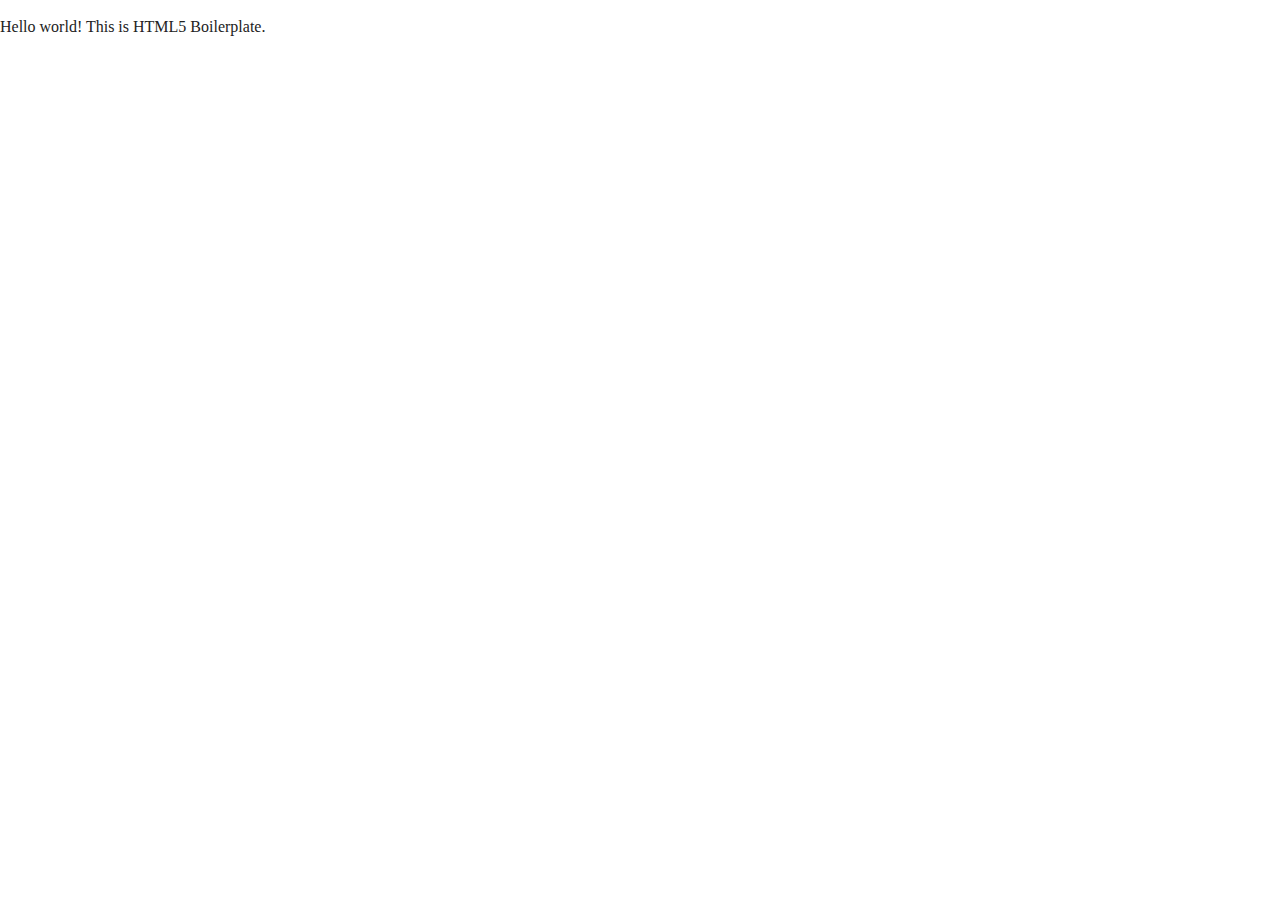
==== index.html @ dc9aaac5 "Initial commit" ====
<!doctype html>
<html class="no-js" lang="">

<head>
  <meta charset="utf-8">
  <title></title>
  <meta name="description" content="">
  <meta name="viewport" content="width=device-width, initial-scale=1">

  <meta property="og:title" content="">
  <meta property="og:type" content="">
  <meta property="og:url" content="">
  <meta property="og:image" content="">

  <link rel="manifest" href="site.webmanifest">
  <link rel="apple-touch-icon" href="icon.png">
  <!-- Place favicon.ico in the root directory -->

  <link rel="stylesheet" href="css/normalize.css">
  <link rel="stylesheet" href="css/main.css">

  <meta name="theme-color" content="#fafafa">
</head>

<body>

  <!-- Add your site or application content here -->
  <p>Hello world! This is HTML5 Boilerplate.</p>
  <script src="js/vendor/modernizr-3.11.2.min.js"></script>
  <script src="js/plugins.js"></script>
  <script src="js/main.js"></script>

  <!-- Google Analytics: change UA-XXXXX-Y to be your site's ID. -->
  <script>
    window.ga = function () { ga.q.push(arguments) }; ga.q = []; ga.l = +new Date;
    ga('create', 'UA-XXXXX-Y', 'auto'); ga('set', 'anonymizeIp', true); ga('set', 'transport', 'beacon'); ga('send', 'pageview')
  </script>
  <script src="https://www.google-analytics.com/analytics.js" async></script>
</body>

</html>
---- css/main.css ----
/*! HTML5 Boilerplate v8.0.0 | MIT License | https://html5boilerplate.com/ */

/* main.css 2.1.0 | MIT License | https://github.com/h5bp/main.css#readme */
/*
 * What follows is the result of much research on cross-browser styling.
 * Credit left inline and big thanks to Nicolas Gallagher, Jonathan Neal,
 * Kroc Camen, and the H5BP dev community and team.
 */

/* ==========================================================================
   Base styles: opinionated defaults
   ========================================================================== */

html {
  color: #222;
  font-size: 1em;
  line-height: 1.4;
}

/*
 * Remove text-shadow in selection highlight:
 * https://twitter.com/miketaylr/status/12228805301
 *
 * Vendor-prefixed and regular ::selection selectors cannot be combined:
 * https://stackoverflow.com/a/16982510/7133471
 *
 * Customize the background color to match your design.
 */

::-moz-selection {
  background: #b3d4fc;
  text-shadow: none;
}

::selection {
  background: #b3d4fc;
  text-shadow: none;
}

/*
 * A better looking default horizontal rule
 */

hr {
  display: block;
  height: 1px;
  border: 0;
  border-top: 1px solid #ccc;
  margin: 1em 0;
  padding: 0;
}

/*
 * Remove the gap between audio, canvas, iframes,
 * images, videos and the bottom of their containers:
 * https://github.com/h5bp/html5-boilerplate/issues/440
 */

audio,
canvas,
iframe,
img,
svg,
video {
  vertical-align: middle;
}

/*
 * Remove default fieldset styles.
 */

fieldset {
  border: 0;
  margin: 0;
  padding: 0;
}

/*
 * Allow only vertical resizing of textareas.
 */

textarea {
  resize: vertical;
}

/* ==========================================================================
   Author's custom styles
   ========================================================================== */

/* ==========================================================================
   Helper classes
   ========================================================================== */

/*
 * Hide visually and from screen readers
 */

.hidden,
[hidden] {
  display: none !important;
}

/*
 * Hide only visually, but have it available for screen readers:
 * https://snook.ca/archives/html_and_css/hiding-content-for-accessibility
 *
 * 1. For long content, line feeds are not interpreted as spaces and small width
 *    causes content to wrap 1 word per line:
 *    https://medium.com/@jessebeach/beware-smushed-off-screen-accessible-text-5952a4c2cbfe
 */

.sr-only {
  border: 0;
  clip: rect(0, 0, 0, 0);
  height: 1px;
  margin: -1px;
  overflow: hidden;
  padding: 0;
  position: absolute;
  white-space: nowrap;
  width: 1px;
  /* 1 */
}

/*
 * Extends the .sr-only class to allow the element
 * to be focusable when navigated to via the keyboard:
 * https://www.drupal.org/node/897638
 */

.sr-only.focusable:active,
.sr-only.focusable:focus {
  clip: auto;
  height: auto;
  margin: 0;
  overflow: visible;
  position: static;
  white-space: inherit;
  width: auto;
}

/*
 * Hide visually and from screen readers, but maintain layout
 */

.invisible {
  visibility: hidden;
}

/*
 * Clearfix: contain floats
 *
 * For modern browsers
 * 1. The space content is one way to avoid an Opera bug when the
 *    `contenteditable` attribute is included anywhere else in the document.
 *    Otherwise it causes space to appear at the top and bottom of elements
 *    that receive the `clearfix` class.
 * 2. The use of `table` rather than `block` is only necessary if using
 *    `:before` to contain the top-margins of child elements.
 */

.clearfix::before,
.clearfix::after {
  content: " ";
  display: table;
}

.clearfix::after {
  clear: both;
}

/* ==========================================================================
   EXAMPLE Media Queries for Responsive Design.
   These examples override the primary ('mobile first') styles.
   Modify as content requires.
   ========================================================================== */

@media only screen and (min-width: 35em) {
  /* Style adjustments for viewports that meet the condition */
}

@media print,
  (-webkit-min-device-pixel-ratio: 1.25),
  (min-resolution: 1.25dppx),
  (min-resolution: 120dpi) {
  /* Style adjustments for high resolution devices */
}

/* ==========================================================================
   Print styles.
   Inlined to avoid the additional HTTP request:
   https://www.phpied.com/delay-loading-your-print-css/
   ========================================================================== */

@media print {
  *,
  *::before,
  *::after {
    background: #fff !important;
    color: #000 !important;
    /* Black prints faster */
    box-shadow: none !important;
    text-shadow: none !important;
  }

  a,
  a:visited {
    text-decoration: underline;
  }

  a[href]::after {
    content: " (" attr(href) ")";
  }

  abbr[title]::after {
    content: " (" attr(title) ")";
  }

  /*
   * Don't show links that are fragment identifiers,
   * or use the `javascript:` pseudo protocol
   */
  a[href^="#"]::after,
  a[href^="javascript:"]::after {
    content: "";
  }

  pre {
    white-space: pre-wrap !important;
  }

  pre,
  blockquote {
    border: 1px solid #999;
    page-break-inside: avoid;
  }

  /*
   * Printing Tables:
   * https://web.archive.org/web/20180815150934/http://css-discuss.incutio.com/wiki/Printing_Tables
   */
  thead {
    display: table-header-group;
  }

  tr,
  img {
    page-break-inside: avoid;
  }

  p,
  h2,
  h3 {
    orphans: 3;
    widows: 3;
  }

  h2,
  h3 {
    page-break-after: avoid;
  }
}
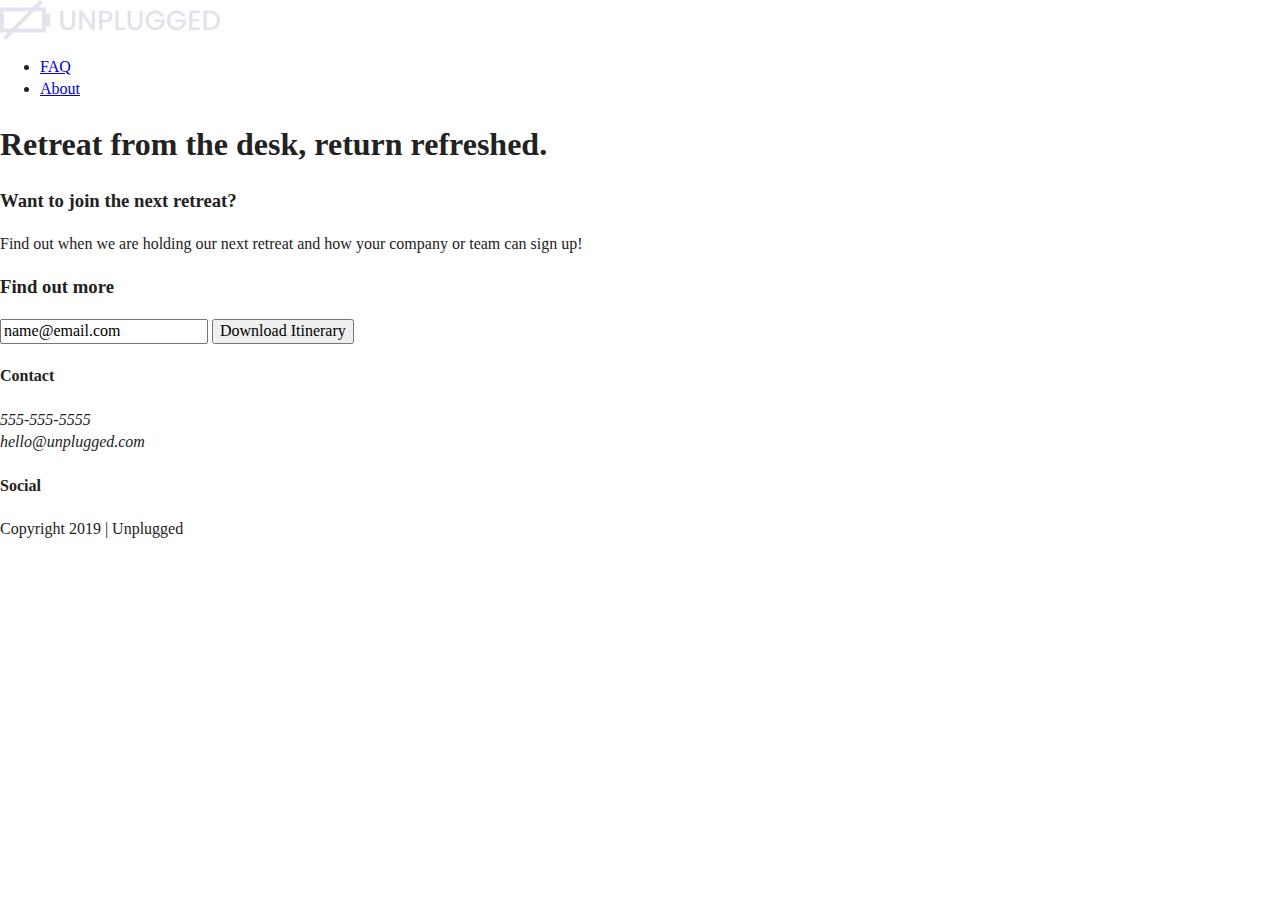
==== commit 07803f82: "Built out strutural html tags for new site build" ====
--- a/index.html
+++ b/index.html
@@ -3,7 +3,7 @@
 
 <head>
   <meta charset="utf-8">
-  <title></title>
+  <title>Unplugged Retreat</title>
   <meta name="description" content="">
   <meta name="viewport" content="width=device-width, initial-scale=1">
 
@@ -23,9 +23,75 @@
 </head>
 
 <body>
+  <!-- Add your site or application content here -->
+  <header>
+    <div class="content-wrapper">
+      <a href="#"><img src="../img/unplugged-logo.png" alt="unplugged logo"></a>
+      <div class="header-divider"></div>
+      <nav>
+           <ul>
+               <li><a href="faq/index.html" target="_blank">FAQ</a></li>
+               <li><a href="about/index.html" target="_blank">About</a></li>
+           </ul>
+      </nav>
+  </div>
+  </header>
+  <main>
 
-  <!-- Add your site or application content here -->
-  <p>Hello world! This is HTML5 Boilerplate.</p>
+    <section class="hero-area">
+      <div class="content-wrapper">
+        <h1>Retreat from the desk, return refreshed.</h1>
+      </div>
+    </section>
+
+    <aside>
+      <div class="content-wrapper">
+        <div class="form-description">
+          <h3>Want to join the next retreat?</h3>
+          <p>
+            Find out when we are holding our next retreat and how your company or team can sign up!
+          </p>
+      </div>
+      <div class="form">
+        <h3>Find out more</h3>
+        <input type="text" name="name" value="name@email.com">
+        <input type="button" value="Download Itinerary">
+      </div>
+    </aside>
+
+  </main>
+  <footer>
+    <div class="content-wrapper">
+      <div class="footer-content">
+          <div class="contact">
+            <h4>Contact</h4>
+            <address>
+              <p>
+                555-555-5555<br>
+                hello@unplugged.com</p>
+            </address>
+          </div>
+          <div class="social">
+            <h4>Social</h4>
+              <div class="social-icons">
+                  <p>
+                    <a href="https://www.facebook.com/yoursite" target="_blank"></a>
+                  </p>
+                  <p>
+                    <a href="https://www.instagram.com" target="_blank"></a>
+                  </p>
+                  <p>
+                    <a href="https://twitter.com" target="_blank"></a>
+                  </p>
+              </div>
+          </div>
+      </div> <!-- footer content ends --> 
+  </div> <!--footer content-wrapper ends-->
+  
+  <div class="copyright"> 
+    <p>Copyright 2019 | Unplugged</p>
+  </div> 
+  </footer>
   <script src="js/vendor/modernizr-3.11.2.min.js"></script>
   <script src="js/plugins.js"></script>
   <script src="js/main.js"></script>
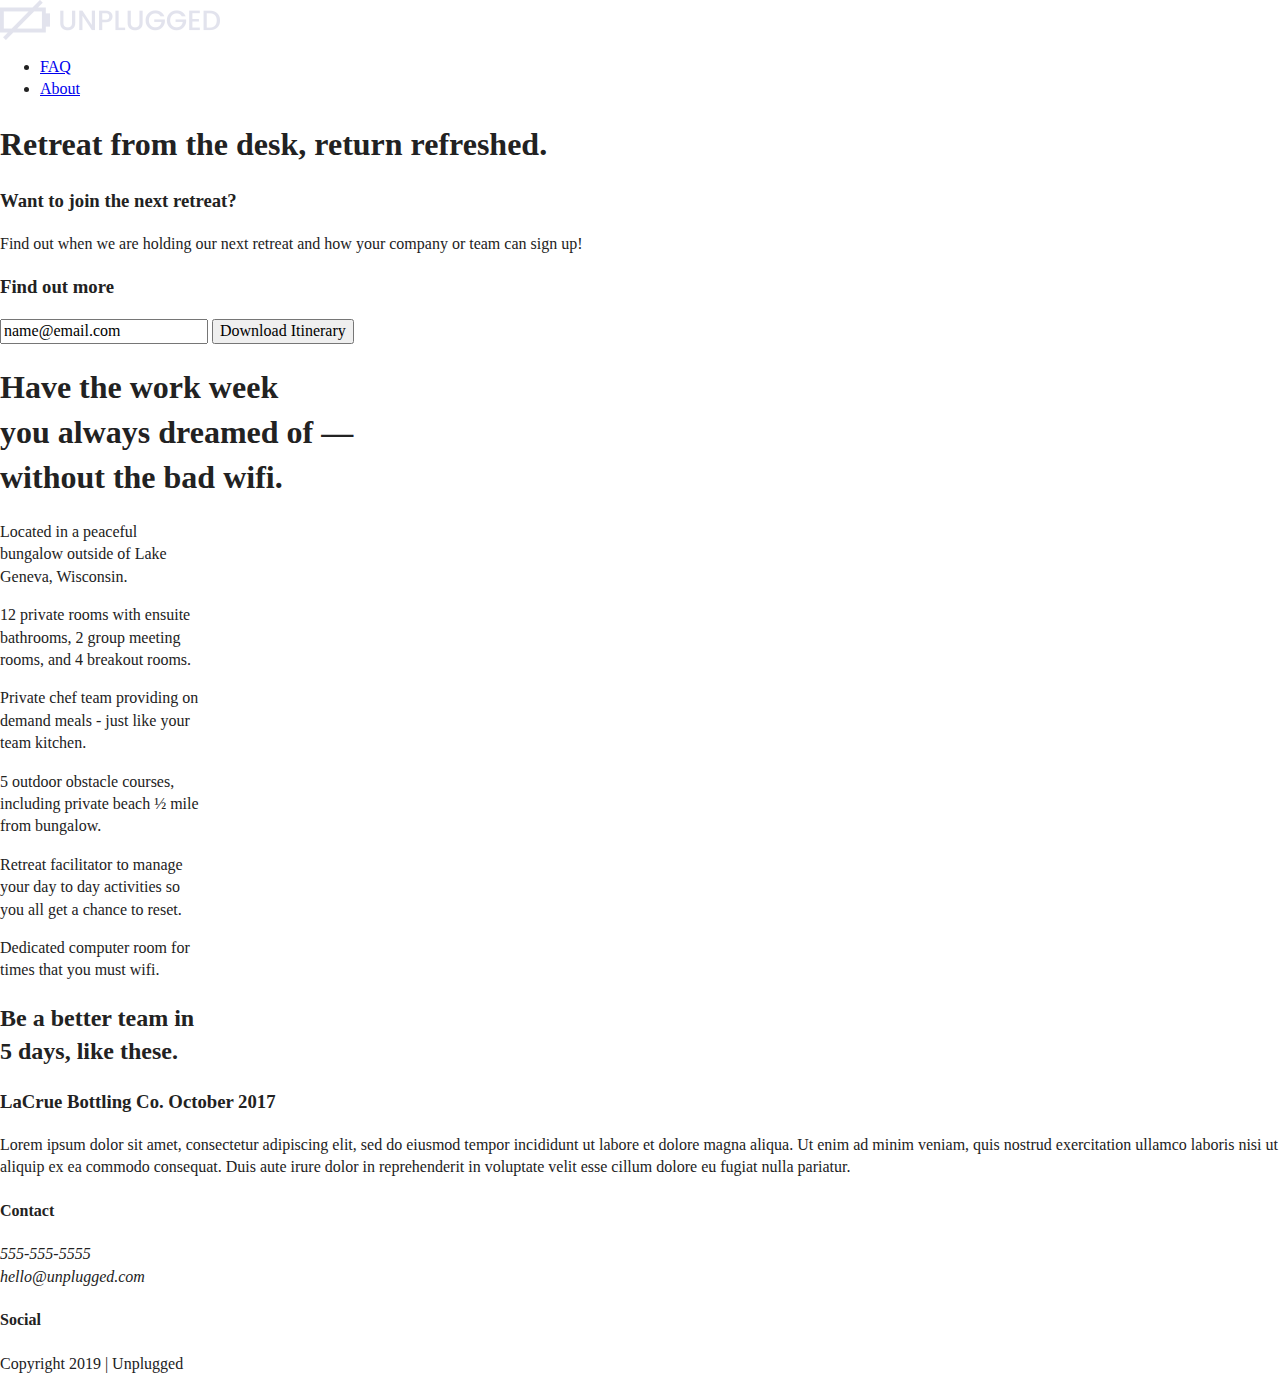
==== commit e2cbc3a0: "Filled in structural html for all sections" ====
--- a/index.html
+++ b/index.html
@@ -26,7 +26,9 @@
   <!-- Add your site or application content here -->
   <header>
     <div class="content-wrapper">
-      <a href="#"><img src="../img/unplugged-logo.png" alt="unplugged logo"></a>
+      <a href="#">
+        <img src="../img/unplugged-logo.png" alt="unplugged logo">
+      </a>
       <div class="header-divider"></div>
       <nav>
            <ul>
@@ -59,6 +61,71 @@
       </div>
     </aside>
 
+    <section class="features">
+      <div class="content-wrapper">
+        <h1>Have the work week <br>
+           you always dreamed of — <br>
+           without the bad wifi.</h1>
+      </div>
+      <article>
+        <p class="fontawesome-icon"></p>
+        <p class="features-item-description">
+            Located in a peaceful<br>
+            bungalow outside of Lake<br>
+            Geneva, Wisconsin.</p>
+      </article>
+      <article>
+        <p class="fontawesome-icon"></p>
+        <p class="features-item-description">
+            12 private rooms with ensuite<br>
+            bathrooms, 2 group meeting<br>
+            rooms, and 4 breakout rooms.</p>
+      </article>
+      <article>
+        <p class="fontawesome-icon"></p>
+        <p class="features-item-description">
+          Private chef team providing on<br>
+          demand meals - just like your<br>
+          team kitchen.</p>
+      </article>
+      <article>
+        <p class="fontawesome-icon"></p>
+        <p class="features-item-description">
+          5 outdoor obstacle courses,<br>
+          including private beach ½ mile<br>
+          from bungalow.</p>
+      </article>
+      <article>
+        <p class="fontawesome-icon"></p>
+        <p class="features-item-description">
+          Retreat facilitator to manage <br>
+          your day to day activities so <br>
+          you all get a chance to reset.</p>
+      </article>
+      <article>
+        <p class="fontawesome-icon"></p>
+        <p class="features-item-description">
+          Dedicated computer room for<br>
+          times that you must wifi.</p>
+      </article>
+  
+    </section>
+    <section class="reviews">
+      <div class="content-wrapper">
+        <h2>Be a better team in<br>
+            5 days, like these.</h2>
+      </div>
+      <article>
+        <div>
+          <h3>LaCrue Bottling Co. October 2017</h3>
+          <p>
+            Lorem ipsum dolor sit amet, consectetur adipiscing elit, sed do eiusmod tempor incididunt ut labore et dolore magna aliqua. Ut enim ad minim veniam, quis nostrud exercitation ullamco laboris nisi ut aliquip ex ea commodo consequat. Duis aute irure dolor
+            in reprehenderit in voluptate velit esse cillum dolore eu fugiat nulla pariatur.
+          </p>
+        </div>
+      </article>
+    </section>
+
   </main>
   <footer>
     <div class="content-wrapper">
@@ -78,10 +145,10 @@
                     <a href="https://www.facebook.com/yoursite" target="_blank"></a>
                   </p>
                   <p>
-                    <a href="https://www.instagram.com" target="_blank"></a>
+                    <a href="https://twitter.com" target="_blank"></a>
                   </p>
                   <p>
-                    <a href="https://twitter.com" target="_blank"></a>
+                    <a href="https://www.instagram.com" target="_blank"></a>
                   </p>
               </div>
           </div>
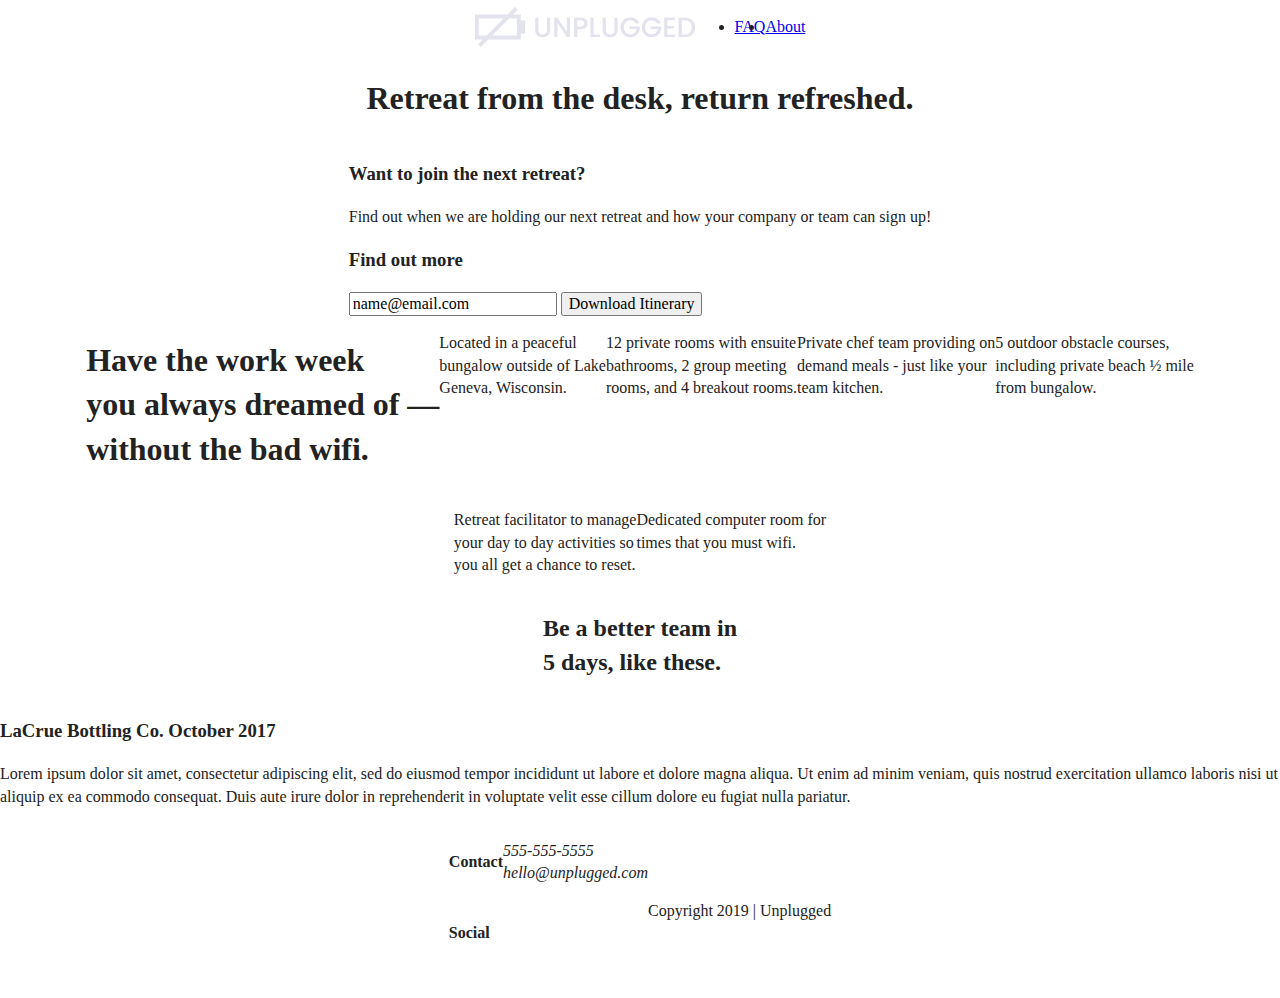
==== commit bbe88cbf: "Styled flex-box css layout for all pages" ====
--- a/index.html
+++ b/index.html
@@ -108,8 +108,8 @@
           Dedicated computer room for<br>
           times that you must wifi.</p>
       </article>
-  
     </section>
+
     <section class="reviews">
       <div class="content-wrapper">
         <h2>Be a better team in<br>
@@ -130,7 +130,7 @@
   <footer>
     <div class="content-wrapper">
       <div class="footer-content">
-          <div class="contact">
+          <div class="contact-section">
             <h4>Contact</h4>
             <address>
               <p>
@@ -159,6 +159,7 @@
     <p>Copyright 2019 | Unplugged</p>
   </div> 
   </footer>
+
   <script src="js/vendor/modernizr-3.11.2.min.js"></script>
   <script src="js/plugins.js"></script>
   <script src="js/main.js"></script>
--- a/css/main.css
+++ b/css/main.css
@@ -86,6 +86,133 @@
 /* ==========================================================================
    Author's custom styles
    ========================================================================== */
+
+  /* ------------------ Base Header Footer Styles ------------------------- */
+
+  header, 
+  footer{
+    display: flex;
+    justify-content: center;
+    align-items: center;
+    flex-flow: row wrap;
+  }
+
+  /* ---- Header Styles -------- */
+
+
+  header .content-wrapper{
+    display: flex;
+    justify-content: center;
+    align-items: center;
+    flex-flow: row wrap;
+  }
+
+  header nav{
+    display: flex;
+    justify-content: space-around;
+    align-items: center;
+    flex-flow: row wrap;
+
+  }
+
+  header nav ul{
+    display: flex;
+    justify-content: space-around;
+  }
+
+  footer .social-icons{
+    display: flex;
+    justify-content: space-around;
+    align-items: center;
+   }
+
+  footer .social-icons p{
+    display: flex;
+    justify-content: center;
+    align-items:center;   
+   }
+
+  /* ---- Mobile Styles - HOMEPAGE -------- */
+
+  /* Hero Area */
+
+  .hero-area{
+    display: flex;
+    justify-content: center;
+    flex-flow: row wrap;
+  }
+
+  /* Aside */
+
+  aside{
+    display: flex;
+    justify-content: center;
+    align-items: center;
+    flex-flow: row wrap;
+  }
+
+  /* Features */
+
+  .features{
+    display: flex;
+    justify-content: center;
+    flex-flow: row wrap;
+
+  }
+
+  .features .features-items-decriptions{
+    display: flex;
+    justify-content: center;
+    align-items: center;
+    flex-flow: row wrap;
+
+  }
+
+  /* Reviews */
+
+  .reviews{
+    display: flex;
+    justify-content: center;
+    flex-flow: row wrap;
+  }
+
+  /* ==========================================================================
+    About Page
+   ========================================================================== */
+
+  .mission {
+    display: flex;
+    justify-content: center;
+    align-items: center;
+    flex-flow: row wrap;
+
+  }
+
+  .contact-section{
+    display: flex;
+    justify-content: center;
+    align-items: center;
+    flex-flow: row wrap;
+  }
+
+  /* ==========================================================================
+   FAQ Page
+   ========================================================================== */
+
+  .faq{
+    display: flex;
+    justify-content: center;
+    align-items: center;
+    flex-flow: row wrap;
+  }
+
+  .faq .content-wrapper{
+    display: flex;
+    justify-content: center;
+    align-items: center;
+    flex-flow: row wrap;
+  }
+   
 
 /* ==========================================================================
    Helper classes
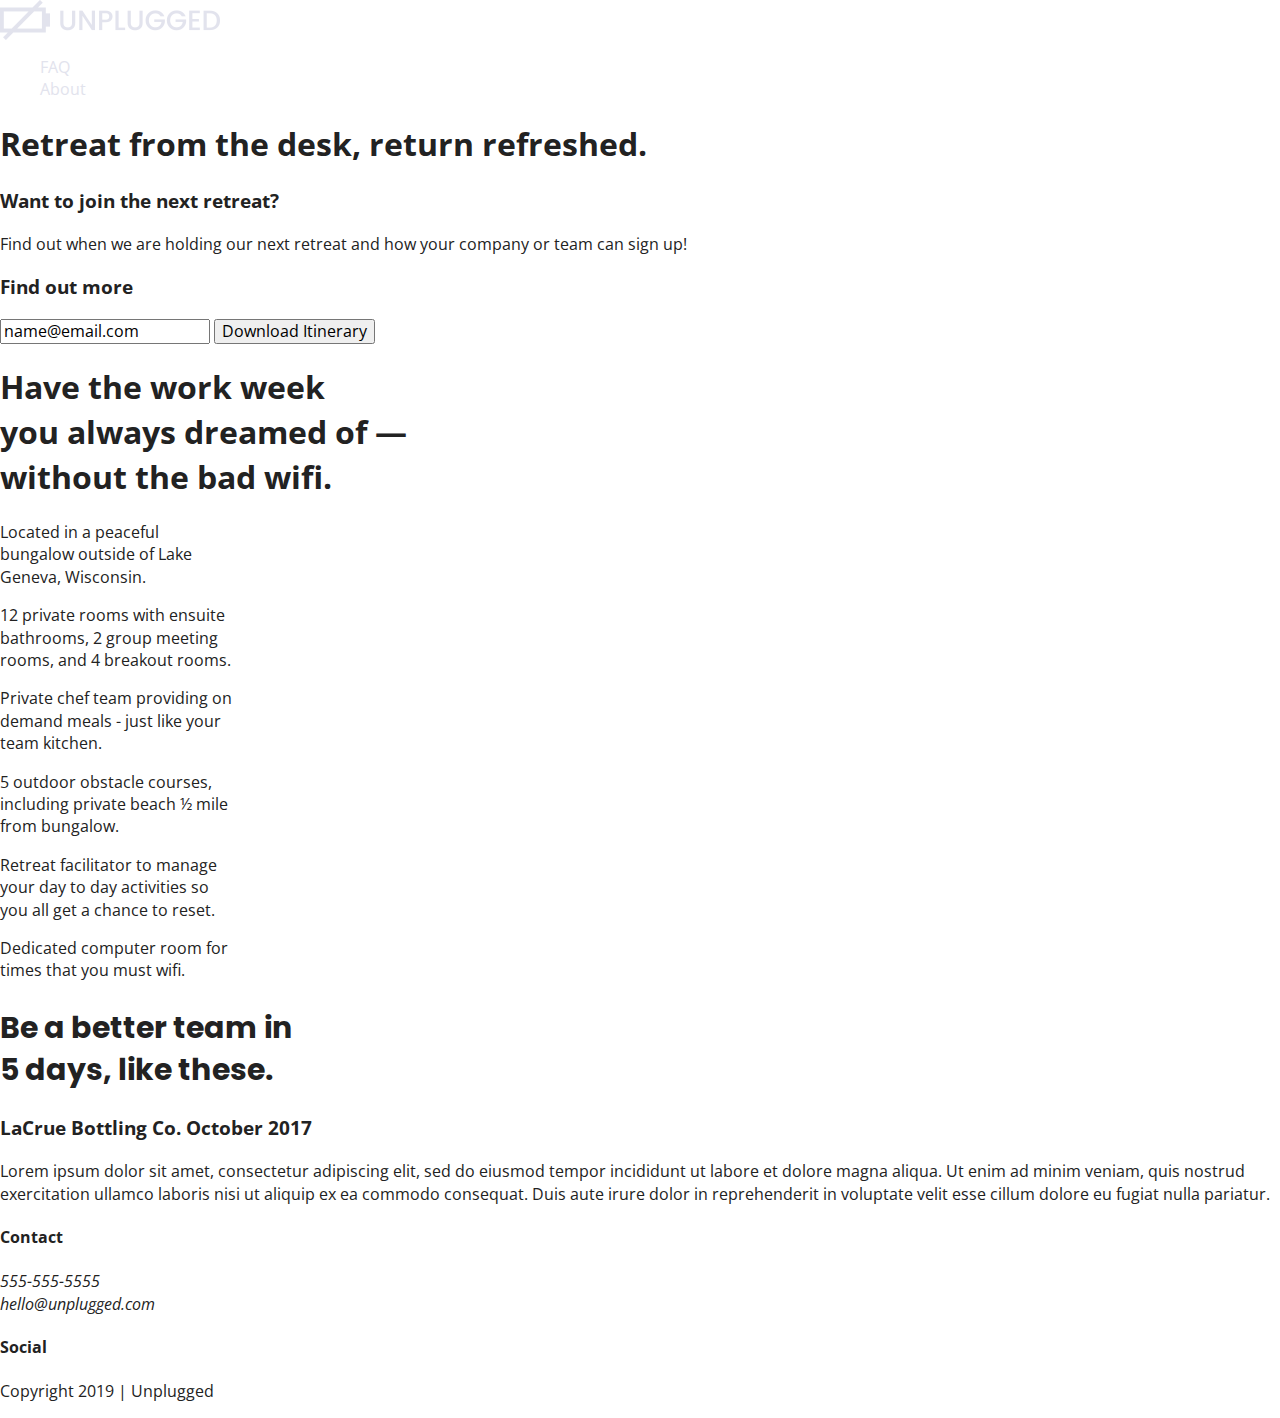
==== commit c45adaf1: "Updated global styles" ====
--- a/index.html
+++ b/index.html
@@ -18,6 +18,8 @@
 
   <link rel="stylesheet" href="css/normalize.css">
   <link rel="stylesheet" href="css/main.css">
+  <!-- Google Fonts -->
+  <link href="https://fonts.googleapis.com/css?family=Open+Sans:400,700|Poppins:500,700" rel="stylesheet">
 
   <meta name="theme-color" content="#fafafa">
 </head>
--- a/css/main.css
+++ b/css/main.css
@@ -86,6 +86,62 @@
 /* ==========================================================================
    Author's custom styles
    ========================================================================== */
+  /* General Styles */
+ 
+  html {
+    font-size: 16px;
+  }
+ 
+  body {
+    font-family: 'Open Sans', sans-serif;
+    font-size: 1em;
+    text-align: left;
+  }
+ 
+  ul, 
+  ol {
+    list-style: none;
+  }
+ 
+  a {
+    color: #e2e3ed;
+    text-decoration: none;
+	
+  } 
+ 
+  h2 {
+    font-family: 'Poppins', sans-serif;
+    font-size: 1.875em;
+ 
+ 
+  h3, 
+  h4 {
+    font-family: 'Poppins', sans-serif;
+    font-size: 1.125em;
+  }
+ 
+  p {
+    font-size: .875em;
+    line-height: 1.285;
+  }
+ 
+  img {
+ 
+  }
+ 
+  figure {
+ 
+  }
+ 
+  address {
+    font-style: normal;
+ 
+  }
+
+  .content-wrapper {
+    width: 90%;
+    margin: 50px 0;
+  }
 
   /* ------------------ Base Header Footer Styles ------------------------- */
 
@@ -99,12 +155,22 @@
 
   /* ---- Header Styles -------- */
 
+  header {
+    padding: 15px 0;
+  }
 
   header .content-wrapper{
     display: flex;
     justify-content: center;
     align-items: center;
     flex-flow: row wrap;
+    margin: 0;
+  }
+
+  .header-divider{
+    width: 100%;
+    height: 1px;
+    margin: 10px 0 20px 0;
   }
 
   header nav{
@@ -112,12 +178,30 @@
     justify-content: space-around;
     align-items: center;
     flex-flow: row wrap;
-
+    width: 60%;
   }
 
   header nav ul{
     display: flex;
     justify-content: space-around;
+    width: 100%;
+  }
+
+  footer{
+    flex-direction: column;
+  }
+
+  footer p{
+    margin: 0;
+  }
+
+  footer .content-wrapper{
+    width: 55%;
+    margin: 50px 0;
+  }
+
+  footer .contact{
+    margin-bottom: 50px;
   }
 
   footer .social-icons{
@@ -132,6 +216,10 @@
     align-items:center;   
    }
 
+   footer .copyright{
+     margin: 20px 0;
+   }
+
   /* ---- Mobile Styles - HOMEPAGE -------- */
 
   /* Hero Area */
@@ -157,7 +245,20 @@
     display: flex;
     justify-content: center;
     flex-flow: row wrap;
-
+  }
+
+  .features p{
+    margin: 0;
+  }
+
+  .features h2 {
+    margin-bottom: 60px;
+  }
+
+  .features article{
+    flex-basis: ;
+    width: 63%;
+    margin: 30px 0
   }
 
   .features .features-items-decriptions{
@@ -174,6 +275,15 @@
     display: flex;
     justify-content: center;
     flex-flow: row wrap;
+  }
+
+  .reviews h2 {
+    margin-bottom: 40px;
+  }
+  
+  .reviews h3 {
+    width: 55%;
+    margin: 20px 0;
   }
 
   /* ==========================================================================
@@ -195,6 +305,10 @@
     flex-flow: row wrap;
   }
 
+  .contact-content p {
+    margin: 0;
+  }
+
   /* ==========================================================================
    FAQ Page
    ========================================================================== */
@@ -207,12 +321,21 @@
   }
 
   .faq .content-wrapper{
-    display: flex;
-    justify-content: center;
-    align-items: center;
-    flex-flow: row wrap;
-  }
-   
+    margin: 50px 0 0 0;
+    display: flex;
+    justify-content: center;
+    align-items: center;
+    flex-flow: row wrap;
+  }
+  
+  .faq h2 {
+    margin-bottom: 40px;
+  }
+  
+  .faq-content {
+    flex-basis: 640px;
+    margin-bottom: 50px;
+  }
 
 /* ==========================================================================
    Helper classes
@@ -302,16 +425,193 @@
    Modify as content requires.
    ========================================================================== */
 
-@media only screen and (min-width: 35em) {
-  /* Style adjustments for viewports that meet the condition */
-}
-
-@media print,
-  (-webkit-min-device-pixel-ratio: 1.25),
-  (min-resolution: 1.25dppx),
-  (min-resolution: 120dpi) {
-  /* Style adjustments for high resolution devices */
-}
+  @media only screen and (min-width: 768px) {
+  /* Tablet styles here */
+
+  /* General styles */
+  .content-wrapper {
+    max-width: 640px;
+    margin: 100px 0;
+  }
+
+  /* Header */
+
+  header {
+    justify-content: space-around;
+    padding: 33px 0;
+
+  }
+
+  header .content-wrapper {
+    justify-content: space-between;
+    width:100%;
+  }
+
+  header nav {
+    width: 20%;
+  }
+
+  header nav ul {
+    justify-content: space-between;
+  }
+
+  .header-divider {
+    display: none;
+  }
+
+  /* Hero Area */
+
+  /* Aside */
+  aside .content-wrapper {
+    display: flex;
+    justify-content: space-between;
+    flex-flow: row wrap;
+    margin: 50px 0;
+  }
+
+  aside .content-wrapper .form-description,
+  aside .content-wrapper .form {        
+    width: 40%;       
+    margin: 0;
+  }
+
+  /* Features */
+
+  .features article {
+    display: flex;
+    justify-content: center;
+    align-items: center;
+    flex-flow: column wrap;
+    width: 50%;
+
+  }
+
+  .features .features-item-description {
+    width: 50%;
+  }
+
+  /* Reviews */
+  .reviews article {
+    display: flex;
+    justify-content: space-between;
+  }
+
+  .reviews article div {
+    width: 49%;      
+  }
+
+  /* Footer */
+  footer .content-wrapper {
+    width: 65%;
+    margin: 100px 0;
+  }
+
+  .footer-content {
+    display: flex;
+    justify-content: space-between;
+    align-items: center;
+  }
+
+  footer .contact {
+    margin-bottom: 0;
+  }
+
+  footer .copyright {
+      width: 100%;
+  }
+
+  /* ==========================================================================
+   About Page
+   ========================================================================== */
+   .mission-content {
+    display:flex;
+    justify-content: space-between;
+    align-items: center;
+    padding-top: 20px;
+  }
+
+  .mission-content p {
+    width: 45%;
+  }
+
+  .contact-section .content-wrapper h2 {
+    width: 80%;
+  }
+
+  .contact-content {
+    display:flex;
+    justify-content:space-between;
+    align-items:flex-start;
+  }
+
+  /* ==========================================================================
+     FAQ Page
+     ========================================================================== */
+      .faq .content-wrapper {
+          justify-content: space-between;
+      }
+      
+      .faq-content {
+          flex-basis: 45%;
+      }
+   
+      .faq h2 {
+          width: 100%;
+      }  
+}
+
+
+@media only screen and (min-width: 1200px) {
+  /* Desktop styles here */
+  .content-wrapper {
+    max-width: 960px;
+  }
+
+  /* Hero */    
+  .hero-area h1 {
+    width: 60%; 
+  }
+
+  /* Aside */
+  aside .content-wrapper {
+   justify-content:space-around;
+  }
+
+aside .content-wrapper .form-description,
+aside .content-wrapper .form {
+   width: 30%
+}
+
+/* Features */
+.features h2 {
+   width: 90%;
+}
+
+.features article {
+   flex-basis: 33%;
+}
+
+/* Reviews */ 
+.reviews article div {
+   width:42%;
+}
+/* ==========================================================================
+   About Page
+   ========================================================================== */
+   .mission h2,
+   .contact-section .content-wrapper h2 {
+       width: 95%;
+   }
+
+/* ==========================================================================
+  FAQ Page
+  ========================================================================== */
+   .faq h2 {
+       width: 100%;
+   }
+     
+}
+
 
 /* ==========================================================================
    Print styles.
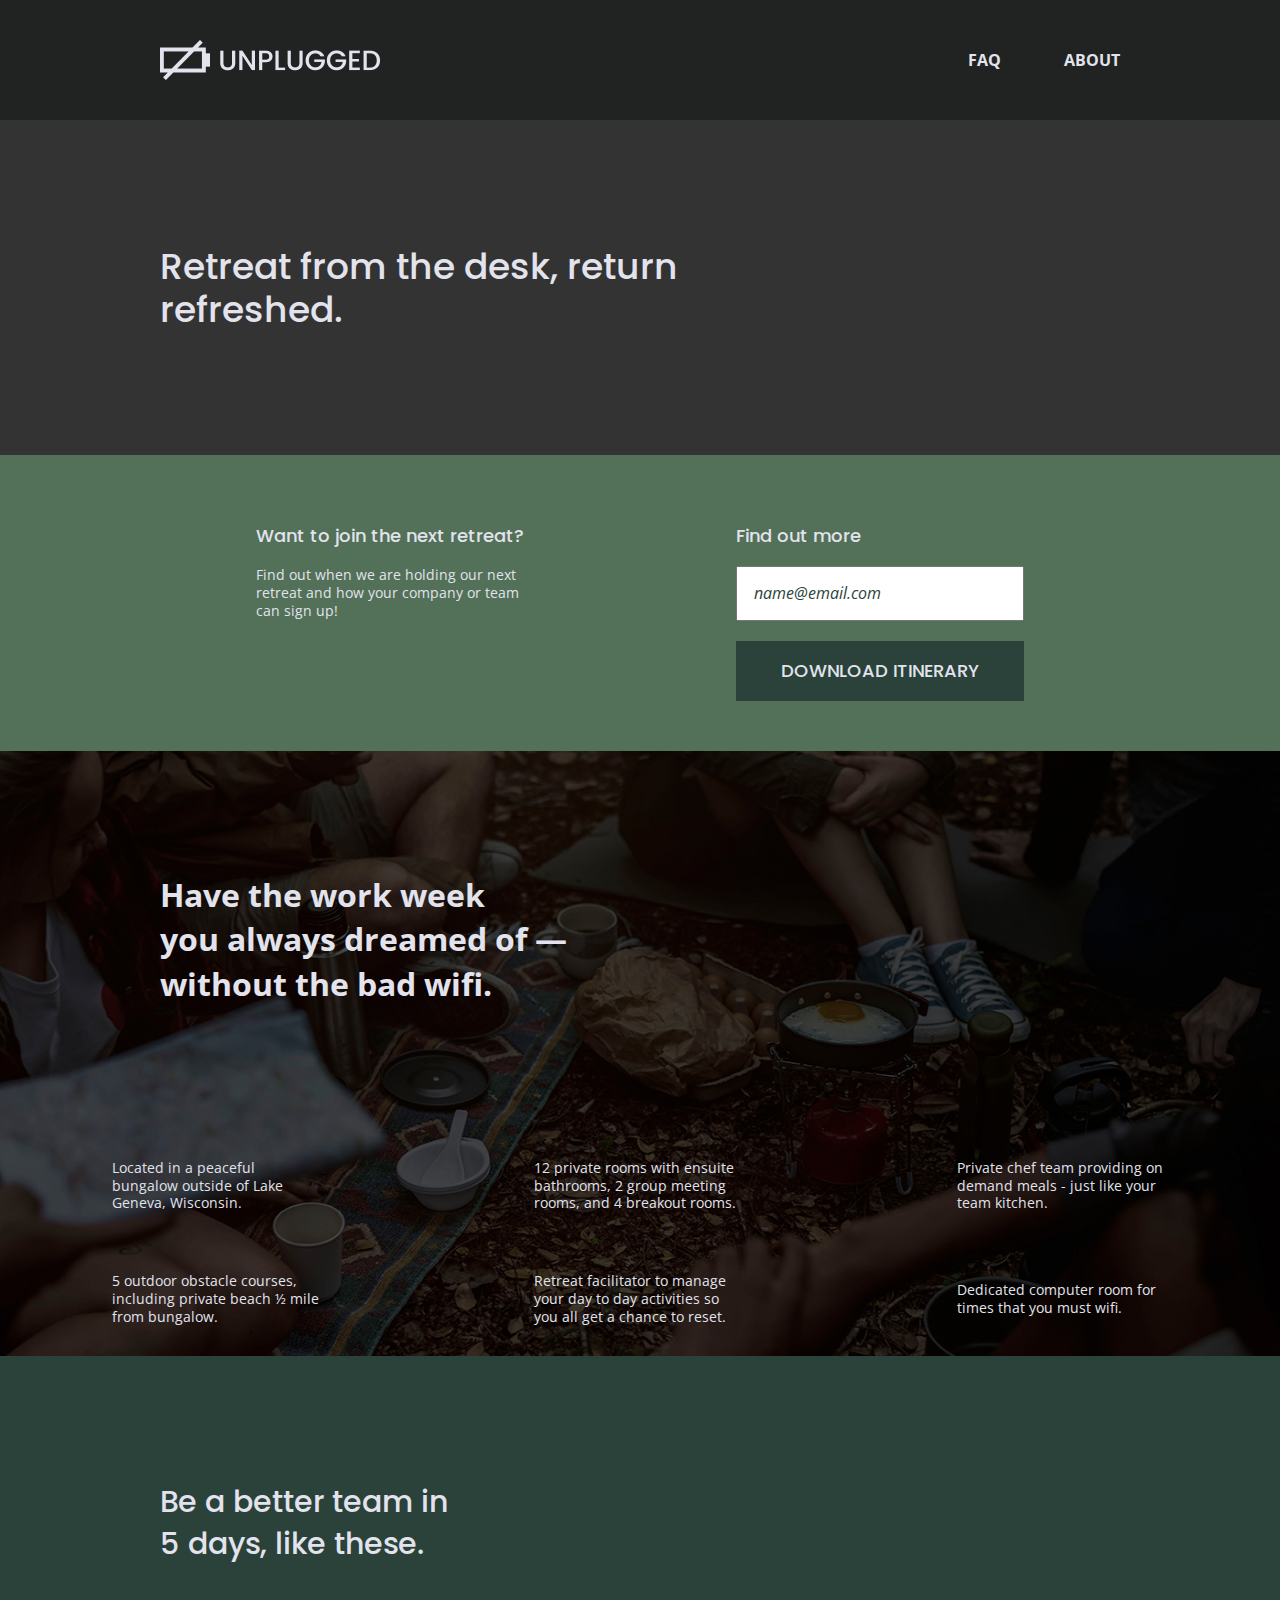
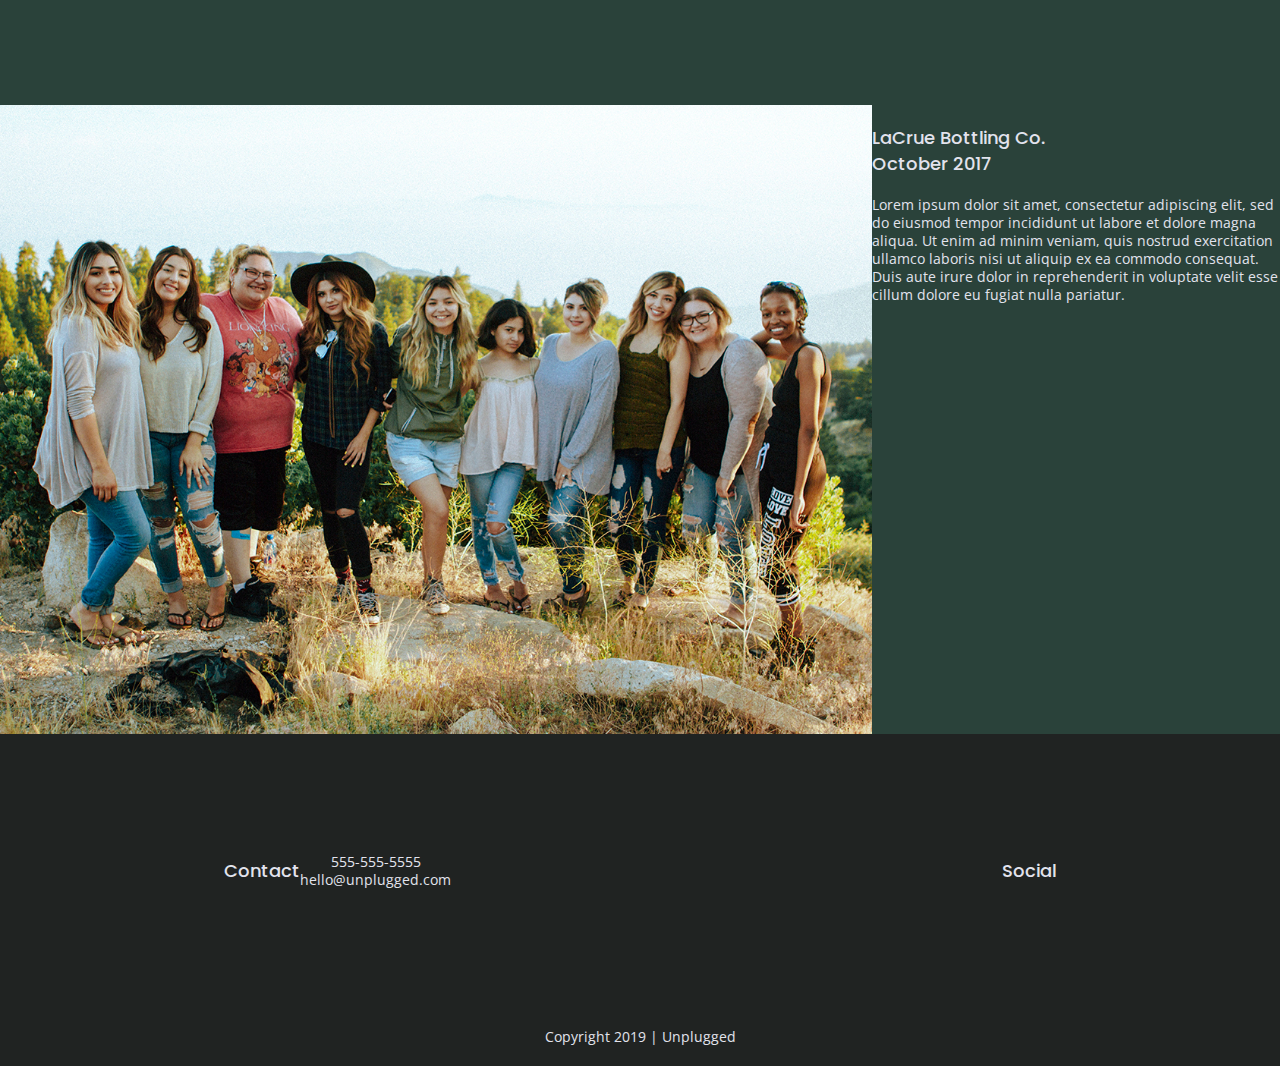
==== commit 58d3ca03: "Uploaded and responsified all images." ====
--- a/index.html
+++ b/index.html
@@ -7,17 +7,13 @@
   <meta name="description" content="">
   <meta name="viewport" content="width=device-width, initial-scale=1">
 
-  <meta property="og:title" content="">
-  <meta property="og:type" content="">
-  <meta property="og:url" content="">
-  <meta property="og:image" content="">
-
   <link rel="manifest" href="site.webmanifest">
   <link rel="apple-touch-icon" href="icon.png">
   <!-- Place favicon.ico in the root directory -->
 
   <link rel="stylesheet" href="css/normalize.css">
   <link rel="stylesheet" href="css/main.css">
+
   <!-- Google Fonts -->
   <link href="https://fonts.googleapis.com/css?family=Open+Sans:400,700|Poppins:500,700" rel="stylesheet">
 
@@ -118,6 +114,9 @@
             5 days, like these.</h2>
       </div>
       <article>
+        <figure>
+          <img src="img/unplugged-retreat-lacrue.jpg" alt="Group of happy people at an outdoor retreat.">
+        </figure>
         <div>
           <h3>LaCrue Bottling Co. October 2017</h3>
           <p>
--- a/css/main.css
+++ b/css/main.css
@@ -95,6 +95,7 @@
   body {
     font-family: 'Open Sans', sans-serif;
     font-size: 1em;
+    color: #e2e3ed;
     text-align: left;
   }
  
@@ -111,12 +112,15 @@
  
   h2 {
     font-family: 'Poppins', sans-serif;
+    font-weight: 500;
     font-size: 1.875em;
+  }
  
  
   h3, 
   h4 {
     font-family: 'Poppins', sans-serif;
+    font-weight: 500;
     font-size: 1.125em;
   }
  
@@ -126,12 +130,20 @@
   }
  
   img {
- 
+    width: 100%;
   }
  
   figure {
- 
-  }
+    margin: 0;
+  }
+
+  header figure {
+    width: 60%;
+    display: flex;
+    justify-content: center;
+    align-items: center;
+    flex-flow: row wrap;
+}
  
   address {
     font-style: normal;
@@ -147,6 +159,7 @@
 
   header, 
   footer{
+    background-color: #202322;
     display: flex;
     justify-content: center;
     align-items: center;
@@ -168,6 +181,7 @@
   }
 
   .header-divider{
+    background: #3a3a3a; 
     width: 100%;
     height: 1px;
     margin: 10px 0 20px 0;
@@ -175,6 +189,8 @@
 
   header nav{
     display: flex;
+    font-weight: 700;
+    text-transform: uppercase;
     justify-content: space-around;
     align-items: center;
     flex-flow: row wrap;
@@ -188,6 +204,7 @@
   }
 
   footer{
+    text-align: center;
     flex-direction: column;
   }
 
@@ -225,23 +242,61 @@
   /* Hero Area */
 
   .hero-area{
-    display: flex;
-    justify-content: center;
-    flex-flow: row wrap;
+    background: url('../img/homepage-hero.jpg') center no-repeat #333;
+    background-size: cover;
+    display: flex;
+    justify-content: center;
+    flex-flow: row wrap;
+  }
+
+  .hero-area h1 {
+    font-size: 2.25em;
+    font-family: 'Poppins', Helvetica, Arial, sans-serif;
+    font-weight: 500; 
+    line-height: 1.2; 
   }
 
   /* Aside */
 
   aside{
-    display: flex;
-    justify-content: center;
-    align-items: center;
-    flex-flow: row wrap;
+    background-color: #527158;
+    display: flex;
+    justify-content: center;
+    align-items: center;
+    flex-flow: row wrap;
+  }
+
+  aside .form {
+    margin-top: 30px;
+  }
+   
+  input[type=text] {
+    box-sizing: border-box;
+    width: 100%;
+    color: #2a423a;
+    font-style: italic;
+    padding: 1em;
+  }
+   
+  input[type=button] {
+    width: 100%;
+    padding: 20px 0;
+    margin-top: 20px;
+    background-color: #2a423a;
+    font-family: 'Poppins', Helvetica, Arial, sans-serif;
+    font-weight: 500;
+    font-size: 1.125em;
+    color: #e2e3ed;
+    border: none;
+    text-align: center;
+    text-transform: uppercase;
   }
 
   /* Features */
 
   .features{
+    background: url('../img/features-hero.jpg') center no-repeat #333;
+    background-size: cover;
     display: flex;
     justify-content: center;
     flex-flow: row wrap;
@@ -256,7 +311,6 @@
   }
 
   .features article{
-    flex-basis: ;
     width: 63%;
     margin: 30px 0
   }
@@ -272,6 +326,7 @@
   /* Reviews */
 
   .reviews{
+    background-color: #2a423a;
     display: flex;
     justify-content: center;
     flex-flow: row wrap;
@@ -291,6 +346,7 @@
    ========================================================================== */
 
   .mission {
+    background-color: #527158;
     display: flex;
     justify-content: center;
     align-items: center;
@@ -330,11 +386,16 @@
   
   .faq h2 {
     margin-bottom: 40px;
+    line-height: 1;
   }
   
   .faq-content {
     flex-basis: 640px;
     margin-bottom: 50px;
+  }
+
+  .faq-content h4 {
+    line-height: 1.333;
   }
 
 /* ==========================================================================
